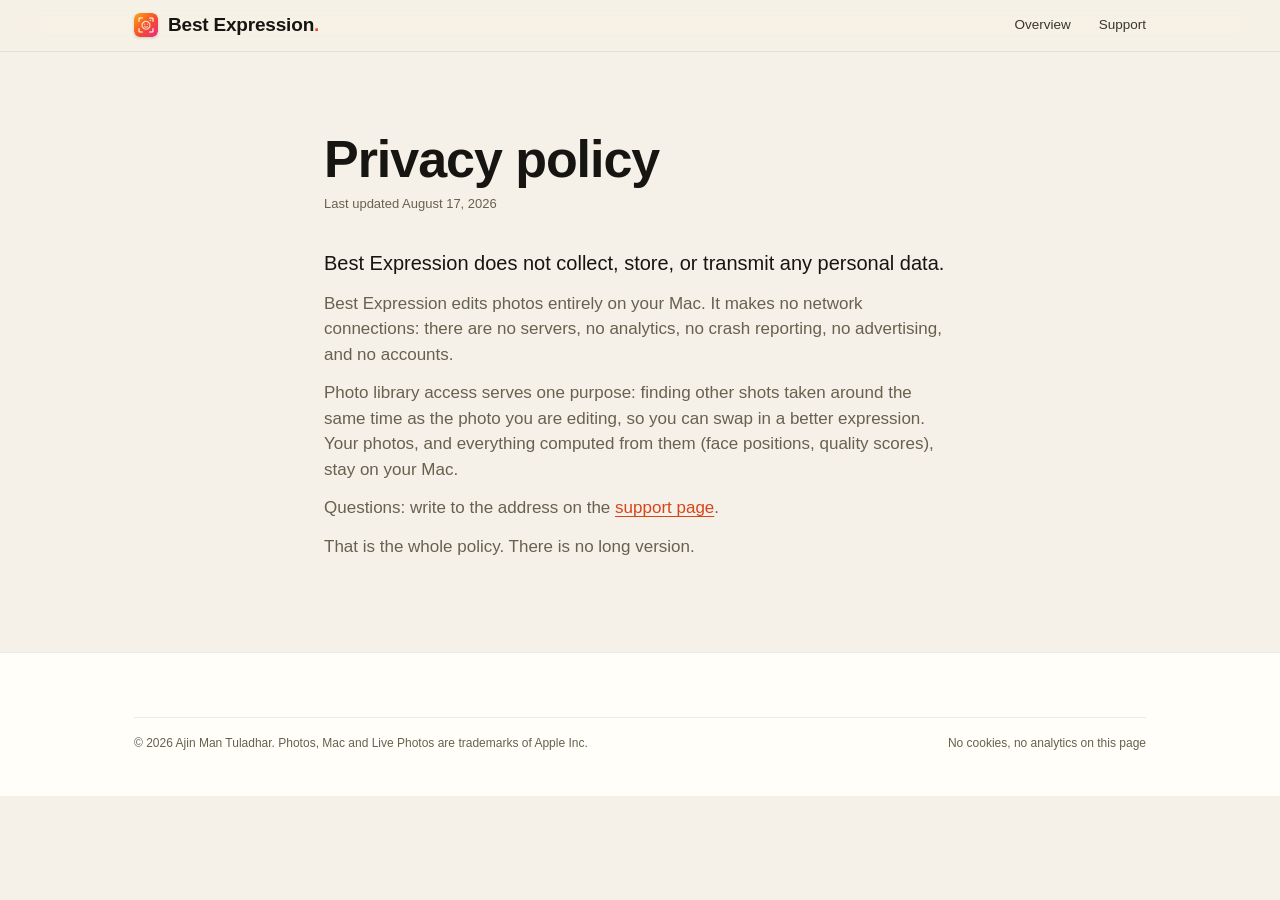
==== privacy.html @ c10ca590 "Sync site from macos-photos-best-expression@7eccfb0" ====
<!doctype html>
<html lang="en">
<head>
<meta charset="utf-8">
<meta name="viewport" content="width=device-width, initial-scale=1">
<title>Privacy policy · Best Expression</title>
<meta name="description" content="Best Expression does not collect, store, or transmit any personal data. The whole policy fits on a postcard.">
<meta name="theme-color" content="#f5f1e8">
<link rel="icon" type="image/png" sizes="32x32" href="assets/icon-32.png">
<link rel="icon" type="image/png" sizes="64x64" href="assets/icon-64.png">
<link rel="apple-touch-icon" href="assets/icon-180.png">
<link rel="preconnect" href="https://fonts.googleapis.com">
<link rel="preconnect" href="https://fonts.gstatic.com" crossorigin>
<link href="https://fonts.googleapis.com/css2?family=Instrument+Serif:ital@0;1&display=swap" rel="stylesheet">
<link rel="stylesheet" href="css/site.css">
</head>
<body>

<header class="masthead">
  <div class="wrap masthead-inner">
    <a class="wordmark" href="./"><img class="app-icon" src="assets/icon-64.png"
      alt="" width="27" height="27"><span>Best Expression<em>.</em></span></a>
    <nav class="nav" aria-label="Site">
      <a href="./">Overview</a>
      <a href="support.html">Support</a>
    </nav>
  </div>
</header>

<main class="wrap page">
  <h1>Privacy policy</h1>
  <p class="updated">Last updated August 17, 2026</p>

  <p class="lede">Best Expression does not collect, store, or transmit any
  personal data.</p>

  <p>Best Expression edits photos entirely on your Mac. It makes no network
  connections: there are no servers, no analytics, no crash reporting, no
  advertising, and no accounts.</p>

  <p>Photo library access serves one purpose: finding other shots taken around
  the same time as the photo you are editing, so you can swap in a better
  expression. Your photos, and everything computed from them (face positions,
  quality scores), stay on your Mac.</p>

  <p>Questions: write to the address on the <a href="support.html">support
  page</a>.</p>

  <p class="muted">That is the whole policy. There is no long version.</p>
</main>

<footer>
  <div class="wrap">
    <div class="colophon">
      <span>© 2026 Ajin Man Tuladhar. Photos, Mac and Live Photos are
      trademarks of Apple Inc.</span>
      <span>No cookies, no analytics on this page</span>
    </div>
  </div>
</footer>

</body>
</html>
---- css/site.css ----
/* Best Expression site
   macOS marketing grammar, our palette: warm paper, ink, and the app
   icon's amber -> vermillion -> magenta ramp as the product color.
   System fonts only; the page fetches nothing from anywhere. */

:root {
  --paper: #f5f1e8;
  --card: #fffef9;
  --band: #efe9dc;
  --ink: #171512;
  --muted: #67614f;
  /* accents from the app icon gradient: #FBA71C -> #F5502B -> #EE2D82.
     --red is the vermillion stop deepened for small text (AA on paper);
     --verm is the stop itself, for big strokes and display type. */
  --red: #d8451c;
  --verm: #f5502b;
  --amber: #fba71c;
  --magenta: #ee2d82;
  --grad: linear-gradient(135deg, var(--amber), var(--verm) 38%, var(--magenta));
  --grad-btn: linear-gradient(135deg, var(--verm), var(--magenta));
  --line: rgba(23, 21, 18, 0.14);
  --line-soft: rgba(23, 21, 18, 0.08);
  --shadow-card: 0 2px 6px rgba(23, 21, 18, 0.04), 0 14px 36px -18px rgba(23, 21, 18, 0.16);
  --sans: -apple-system, BlinkMacSystemFont, "SF Pro Display", "SF Pro Text",
    "Segoe UI", Roboto, "Helvetica Neue", Arial, sans-serif;
  --serif: "Instrument Serif", ui-serif, Georgia, "Times New Roman", serif;
  --radius: 18px;
  color-scheme: light;
}

* { margin: 0; padding: 0; box-sizing: border-box; }

html { scroll-behavior: smooth; }

html, body { overflow-x: clip; }

body {
  background: var(--paper);
  color: var(--ink);
  font-family: var(--sans);
  font-size: 17px;
  line-height: 1.5;
  -webkit-font-smoothing: antialiased;
  text-rendering: optimizeLegibility;
}

::selection { background: rgba(245, 80, 43, 0.24); }

img, svg { display: block; max-width: 100%; }

a { color: inherit; }

.wrap {
  max-width: 1100px;
  margin-inline: auto;
  padding-inline: clamp(20px, 4.5vw, 44px);
}

/* type utilities ------------------------------------------------ */

.mono {
  font-size: 13px;
  color: var(--muted);
  letter-spacing: 0;
}

.kicker {
  font-size: 15px;
  font-weight: 600;
  letter-spacing: 0.01em;
  color: var(--red);
}

/* gradient-clipped emphasis inside the problem statement */
.mark {
  background: var(--grad);
  -webkit-background-clip: text;
  background-clip: text;
  -webkit-text-fill-color: transparent;
}

/* text inside inline SVG inherits page CSS */
.svg-note {
  font-family: var(--sans);
  font-size: 11.5px;
  letter-spacing: 0.01em;
  fill: var(--muted);
  stroke: none;
}

.svg-note-red { fill: var(--red); }

/* gradient display word ----------------------------------------- */

.hero h1 em,
.closer h2 em,
.privacy h2 em {
  font-style: normal;
  color: var(--verm);
  background: var(--grad);
  -webkit-background-clip: text;
  background-clip: text;
  -webkit-text-fill-color: transparent;
}

.hero h1 em { font-style: italic; }

/* sticky product nav -------------------------------------------- */

.masthead {
  position: sticky;
  top: 0;
  z-index: 50;
  background: rgba(245, 241, 232, 0.72);
  -webkit-backdrop-filter: blur(18px) saturate(1.8);
  backdrop-filter: blur(18px) saturate(1.8);
  border-bottom: 1px solid var(--line-soft);
}

.masthead-inner {
  display: flex;
  align-items: center;
  justify-content: space-between;
  gap: 24px;
  padding-block: 11px;
}

.wordmark {
  font-size: 19px;
  font-weight: 600;
  letter-spacing: -0.01em;
  text-decoration: none;
  display: inline-flex;
  align-items: center;
  gap: 10px;
}

.wordmark em { color: var(--verm); font-style: normal; }

.wordmark .app-icon { width: 24px; height: 24px; }

.app-icon {
  display: inline-block;
  border-radius: 22.4%;
  box-shadow: 0 1px 3px rgba(23, 21, 18, 0.18);
}

.nav {
  display: flex;
  align-items: center;
  gap: clamp(14px, 2.4vw, 28px);
}

.nav a {
  font-size: 13.5px;
  text-decoration: none;
  color: var(--ink);
  opacity: 0.85;
  transition: opacity 0.15s ease;
}

.nav a:hover, .nav a:focus-visible { opacity: 1; }

.nav .btn {
  font-size: 13px;
  padding: 7px 15px;
  opacity: 1;
}

@media (max-width: 760px) {
  .nav a.hide-sm { display: none; }
}

@media (max-width: 600px) {
  .nav a:not(.btn) { display: none; }
  .masthead-inner { padding-block: 9px; }
}

/* buttons ------------------------------------------------------- */

.btn {
  display: inline-flex;
  align-items: center;
  gap: 8px;
  font-family: var(--sans);
  font-size: 15px;
  font-weight: 500;
  letter-spacing: 0;
  text-decoration: none;
  border: 0;
  border-radius: 980px;
  padding: 13px 26px;
  cursor: pointer;
  transition: filter 0.15s ease, transform 0.1s ease, background-color 0.15s ease;
}

.btn .arrow { transition: transform 0.16s ease; }

.btn:hover .arrow, .btn:focus-visible .arrow { transform: translateX(3px); }

.btn:active { transform: scale(0.985); }

.btn-primary {
  background: var(--grad-btn);
  color: #fff;
}

.btn-primary:hover, .btn-primary:focus-visible { filter: brightness(1.06); }

.btn-primary.is-waiting {
  background: var(--card);
  color: var(--red);
  box-shadow: inset 0 0 0 1.5px var(--verm);
}

.btn-ghost {
  background: var(--grad-btn);
  color: #fff;
}

.btn-ghost:hover, .btn-ghost:focus-visible { filter: brightness(1.06); }

.link-more {
  font-size: 17px;
  font-weight: 500;
  color: var(--red);
  text-decoration: none;
}

.link-more span { display: inline-block; margin-left: 3px; transition: transform 0.15s ease; }

.link-more:hover span, .link-more:focus-visible span { transform: translateX(3px); }

.link-more:hover { text-decoration: underline; text-underline-offset: 3px; }

:focus-visible {
  outline: 2px solid var(--red);
  outline-offset: 3px;
}

/* hero ---------------------------------------------------------- */

.hero {
  padding-block: clamp(30px, 4.2vw, 56px) 0;
  text-align: center;
}

.hero .kicker { display: block; margin-bottom: 14px; }

.hero h1 {
  font-family: var(--serif);
  font-weight: 400;
  font-size: clamp(48px, 8.6vw, 108px);
  line-height: 1;
  letter-spacing: -0.012em;
  max-width: 12em;
  margin-inline: auto;
}

.hero-lead { margin-top: clamp(20px, 3vw, 30px); }

.hero-dek {
  font-size: clamp(17px, 1.8vw, 21px);
  line-height: 1.5;
  color: var(--muted);
  max-width: 42em;
  margin-inline: auto;
}

.hero-dek strong { color: var(--ink); font-weight: 600; }

.hero-cta {
  margin-top: 30px;
  display: flex;
  flex-wrap: wrap;
  align-items: center;
  justify-content: center;
  gap: 12px 26px;
}

.cta-note {
  margin-top: 14px;
  color: var(--muted);
  font-size: 13px;
}

/* contact sheet */

.sheet {
  margin-top: clamp(38px, 5vw, 60px);
  margin-inline: calc(50% - 50vw);
  overflow-x: auto;
  overscroll-behavior-x: contain;
  padding: 8px 24px 34px;
  scrollbar-width: none;
}

.sheet::-webkit-scrollbar { display: none; }

.sheet-track {
  display: flex;
  gap: 20px;
  align-items: flex-start;
  width: max-content;
  margin-inline: auto;
}

.shot {
  flex: 0 0 auto;
  width: clamp(168px, 14.5vw, 210px);
  background: var(--card);
  border-radius: 14px;
  padding: 9px 9px 7px;
  box-shadow: var(--shadow-card);
  text-align: left;
}

.shot svg {
  width: 100%;
  height: auto;
  background: #fbf9f2;
  border-radius: 8px;
}

.shot figcaption {
  display: flex;
  justify-content: space-between;
  gap: 8px;
  padding: 8px 3px 3px;
  font-size: 11px;
  letter-spacing: 0.01em;
  color: var(--muted);
}

.shot figcaption .flag { color: var(--red); font-weight: 600; }

.shot.is-pick { box-shadow: 0 0 0 2px rgba(245, 80, 43, 0.65), var(--shadow-card); }

/* grease pencil strokes */

.pencil {
  fill: none;
  stroke: var(--verm);
  stroke-width: 3.4;
  stroke-linecap: round;
}

.js .pencil[pathLength] {
  stroke-dasharray: 100;
  stroke-dashoffset: 100;
}

.js .inview .pencil[pathLength] {
  stroke-dashoffset: 0;
  transition: stroke-dashoffset 0.9s cubic-bezier(0.55, 0, 0.2, 1) 0.35s;
}

@media (prefers-reduced-motion: reduce) {
  html { scroll-behavior: auto; }
  .js .pencil[pathLength] { stroke-dashoffset: 0; transition: none; }
  .btn .arrow, .link-more span { transition: none; }
}

/* spec strip ---------------------------------------------------- */

.specs {
  border-block: 1px solid var(--line-soft);
  margin-top: clamp(26px, 4vw, 44px);
  background: var(--card);
}

.specs-inner {
  display: flex;
  flex-wrap: wrap;
  justify-content: center;
  gap: 18px clamp(28px, 4.5vw, 72px);
  padding-block: 26px;
}

.spec {
  display: flex;
  flex-direction: column-reverse;
  gap: 3px;
  text-align: center;
}

.spec dt {
  font-size: 12.5px;
  color: var(--muted);
}

.spec dd {
  font-size: 16px;
  font-weight: 600;
  letter-spacing: -0.01em;
}

@media (max-width: 720px) {
  .spec { flex: 1 1 38%; }
}

/* sections ------------------------------------------------------ */

.section { padding-block: clamp(40px, 5.5vw, 68px) clamp(52px, 7.5vw, 96px); }

.section > .wrap { position: relative; z-index: 1; }

#how { background: var(--band); }

#blend {
  position: relative;
  overflow: hidden;
  background: linear-gradient(120deg, #f5ead2, var(--band) 46%, #f4e3e2);
}

.closer { background: var(--band); }

/* decorative backdrops ------------------------------------------ */

.deco {
  position: absolute;
  pointer-events: none;
  z-index: 0;
}

.deco-blend-left {
  left: clamp(-70px, -2vw, -30px);
  top: 50%;
  width: clamp(200px, 19vw, 300px);
  transform: translateY(-60%) rotate(-5deg);
}

.deco-blend-right {
  right: clamp(-70px, -2vw, -30px);
  top: 50%;
  width: clamp(200px, 19vw, 300px);
  transform: translateY(-44%) rotate(4deg);
}

.deco-pv-a {
  top: 30px;
  right: 3.5vw;
  width: clamp(150px, 14vw, 220px);
  transform: rotate(6deg);
}

.deco-pv-b {
  bottom: -34px;
  left: 3vw;
  width: clamp(130px, 12vw, 190px);
  transform: rotate(-7deg);
}

@media (max-width: 1250px) {
  .deco-blend-left, .deco-blend-right { display: none; }
}

@media (max-width: 900px) {
  .deco-pv-a, .deco-pv-b { display: none; }
}

.section-head {
  text-align: center;
  margin-bottom: clamp(30px, 5vw, 52px);
}

.section-head .kicker,
.section-head h2.kicker {
  font-size: clamp(30px, 4.2vw, 46px);
  font-weight: 700;
  letter-spacing: -0.018em;
  color: var(--ink);
}

/* how it works -------------------------------------------------- */

.steps {
  display: grid;
  grid-template-columns: repeat(3, 1fr);
  gap: clamp(16px, 2vw, 24px);
}

.step {
  background: var(--card);
  border-radius: var(--radius);
  padding: clamp(22px, 2.6vw, 32px);
  box-shadow: var(--shadow-card);
}

.step .num {
  font-size: 13px;
  font-weight: 600;
  color: var(--red);
}

.step h3 {
  font-size: clamp(20px, 2vw, 24px);
  font-weight: 700;
  letter-spacing: -0.015em;
  margin: 8px 0 8px;
}

.step p { color: var(--muted); font-size: 15.5px; }

.step p b { color: var(--ink); font-weight: 600; }

.step-art { margin-top: 22px; }

.step-art svg { width: 100%; max-width: 240px; height: auto; }

@media (max-width: 880px) {
  .steps { grid-template-columns: 1fr; }
}

/* compare slider ------------------------------------------------ */

.window {
  background: var(--card);
  border: 1px solid var(--line-soft);
  border-radius: 16px;
  overflow: hidden;
  box-shadow: 0 4px 10px rgba(23, 21, 18, 0.05), 0 32px 64px -36px rgba(23, 21, 18, 0.35);
  max-width: 940px;
  margin-inline: auto;
}

.window-bar {
  display: grid;
  grid-template-columns: 1fr auto 1fr;
  align-items: center;
  padding: 11px 16px;
  border-bottom: 1px solid var(--line-soft);
  background: #f7f3ea;
}

.traffic { display: flex; gap: 8px; }

.traffic i { width: 12px; height: 12px; border-radius: 50%; }

.traffic i:nth-child(1) { background: #ff5f57; }
.traffic i:nth-child(2) { background: #febc2e; }
.traffic i:nth-child(3) { background: #28c840; }

.window-bar .title {
  font-size: 12.5px;
  color: var(--muted);
  white-space: nowrap;
}

.compare {
  position: relative;
  --pos: 66;
  user-select: none;
  -webkit-user-select: none;
  touch-action: pan-y;
}

.compare .layer { display: block; }

.compare .layer svg { width: 100%; height: auto; }

.compare .after {
  position: absolute;
  inset: 0;
  clip-path: inset(0 0 0 calc(var(--pos) * 1%));
}

.compare .tag {
  position: absolute;
  top: 14px;
  font-size: 12px;
  font-weight: 600;
  padding: 5px 11px;
  border-radius: 980px;
  background: rgba(245, 241, 232, 0.92);
  color: var(--muted);
  box-shadow: 0 1px 4px rgba(23, 21, 18, 0.12);
}

.compare .tag-before { left: 14px; }
.compare .tag-after { right: 14px; color: var(--red); }

.compare .divider {
  position: absolute;
  top: 0;
  bottom: 0;
  left: calc(var(--pos) * 1%);
  width: 0;
  border-left: 2px solid var(--ink);
  pointer-events: none;
}

.compare .divider::after {
  content: "◂ ▸";
  position: absolute;
  top: 50%;
  left: 0;
  transform: translate(-50%, -50%);
  background: var(--ink);
  color: var(--paper);
  font-size: 11px;
  letter-spacing: 2px;
  text-indent: 2px;
  line-height: 34px;
  width: 52px;
  text-align: center;
  border-radius: 17px;
  box-shadow: 0 0 0 3px var(--card);
}

.compare input[type="range"] {
  position: absolute;
  inset: 0;
  width: 100%;
  height: 100%;
  opacity: 0;
  cursor: ew-resize;
  margin: 0;
}

.compare:has(input:focus-visible) .divider::after {
  outline: 2px solid var(--verm);
  outline-offset: 2px;
}

.compare-caption {
  margin-top: 16px;
  display: flex;
  justify-content: space-between;
  gap: 6px 16px;
  flex-wrap: wrap;
  color: var(--muted);
  font-size: 13px;
  max-width: 940px;
  margin-inline: auto;
}

/* blend --------------------------------------------------------- */

.craft-intro {
  font-size: clamp(22px, 2.6vw, 30px);
  font-weight: 600;
  line-height: 1.3;
  letter-spacing: -0.015em;
  max-width: 30em;
  margin-inline: auto;
  text-align: center;
  margin-bottom: clamp(30px, 5vw, 48px);
}

.blend-list {
  list-style: none;
  background: var(--card);
  border-radius: var(--radius);
  box-shadow: var(--shadow-card);
  padding: 6px clamp(20px, 3vw, 34px);
  max-width: 960px;
  margin-inline: auto;
}

.blend-list li {
  display: grid;
  grid-template-columns: 110px 1fr;
  gap: 8px 26px;
  padding: 19px 0;
  align-items: baseline;
}

.blend-list li + li { border-top: 1px solid var(--line-soft); }

.blend-list .k {
  font-size: 14px;
  font-weight: 700;
  letter-spacing: 0.02em;
  text-transform: uppercase;
  color: var(--red);
}

.blend-list .v { max-width: 46em; color: var(--ink); font-size: 16px; }

@media (max-width: 700px) {
  .blend-list li { grid-template-columns: 1fr; gap: 4px; }
}

/* details index ------------------------------------------------- */

.index-grid {
  display: grid;
  grid-template-columns: repeat(12, 1fr);
  gap: 0 40px;
  margin-top: clamp(26px, 4vw, 40px);
  max-width: 960px;
  margin-inline: auto;
}

.index-col { grid-column: span 6; }

.index-list { list-style: none; }

.index-list li {
  padding: 13px 0;
  border-bottom: 1px solid var(--line-soft);
  display: flex;
  gap: 12px;
  align-items: baseline;
}

.index-col:last-child .index-list li:last-child,
.index-col:first-child .index-list li:last-child { border-bottom: 0; }

.index-list .tick {
  font-size: 13px;
  color: var(--verm);
  flex: 0 0 auto;
}

.index-list p { font-size: 15.5px; color: var(--muted); }

.index-list b { color: var(--ink); font-weight: 600; }

.index-list .spec-frag { font-size: 15.5px; }

@media (max-width: 820px) {
  .index-col { grid-column: 1 / -1; }
}

/* privacy ------------------------------------------------------- */

.privacy {
  position: relative;
  overflow: hidden;
  background:
    radial-gradient(58% 46% at 50% 0%, rgba(245, 80, 43, 0.13), transparent 72%),
    radial-gradient(36% 40% at 88% 96%, rgba(238, 45, 130, 0.1), transparent 70%),
    var(--ink);
  color: var(--paper);
  text-align: center;
}

.privacy .kicker { color: #ff7d52; display: block; margin-bottom: 14px; }

.privacy h2 {
  font-weight: 700;
  font-size: clamp(36px, 5.4vw, 64px);
  line-height: 1.05;
  letter-spacing: -0.02em;
  max-width: 14em;
  margin-inline: auto;
  margin-bottom: clamp(30px, 4.5vw, 48px);
}

.privacy-cols {
  display: grid;
  grid-template-columns: repeat(3, 1fr);
  gap: 32px clamp(24px, 3.5vw, 48px);
  max-width: 1020px;
  margin-inline: auto;
}

.privacy-cols h3 {
  font-size: 15px;
  font-weight: 600;
  margin-bottom: 8px;
  color: #ff7d52;
}

.privacy-cols p {
  color: rgba(245, 241, 232, 0.75);
  font-size: 15px;
  max-width: 30em;
  margin-inline: auto;
}

.privacy-foot {
  margin-top: 40px;
  font-size: 14px;
  color: rgba(245, 241, 232, 0.65);
}

.privacy-foot a { color: var(--paper); text-underline-offset: 3px; }

.privacy-foot a:hover { color: #ff7d52; }

@media (max-width: 820px) {
  .privacy-cols { grid-template-columns: 1fr; }
}

/* faq ----------------------------------------------------------- */

.faq {
  max-width: 780px;
  margin-inline: auto;
  background: var(--card);
  border-radius: var(--radius);
  box-shadow: var(--shadow-card);
  padding: 6px clamp(20px, 3vw, 32px);
}

.faq details + details { border-top: 1px solid var(--line-soft); }

.faq summary {
  list-style: none;
  cursor: pointer;
  padding: 19px 40px 19px 0;
  font-size: clamp(17px, 1.9vw, 20px);
  font-weight: 600;
  letter-spacing: -0.01em;
  position: relative;
}

.faq summary::-webkit-details-marker { display: none; }

.faq summary::after {
  content: "+";
  position: absolute;
  right: 4px;
  top: 50%;
  transform: translateY(-50%);
  font-size: 21px;
  font-weight: 400;
  color: var(--red);
  transition: transform 0.2s ease;
}

.faq details[open] summary::after { transform: translateY(-50%) rotate(45deg); }

.faq summary:hover { color: var(--red); }

.faq .answer {
  padding: 0 0 22px;
  max-width: 44em;
  color: var(--muted);
  font-size: 15.5px;
}

.faq .answer b { color: var(--ink); font-weight: 600; }

.faq .answer p + p { margin-top: 10px; }

/* closer + footer ----------------------------------------------- */

.closer { text-align: center; }

.closer .app-icon {
  width: 88px;
  height: 88px;
  margin-inline: auto;
  margin-bottom: 28px;
  box-shadow: 0 12px 28px -10px rgba(238, 45, 130, 0.35),
    0 2px 6px rgba(23, 21, 18, 0.2);
}

.closer h2 {
  font-weight: 700;
  font-size: clamp(38px, 6vw, 76px);
  line-height: 1.03;
  letter-spacing: -0.022em;
  max-width: 13em;
  margin-inline: auto;
}

.closer .hero-cta { margin-top: 34px; }

footer {
  border-top: 1px solid var(--line-soft);
  padding-block: 34px 44px;
  background: var(--card);
}

.foot-grid {
  display: flex;
  flex-wrap: wrap;
  justify-content: space-between;
  gap: 24px 40px;
}

.foot-col .mono {
  display: block;
  margin-bottom: 8px;
  font-size: 12.5px;
  font-weight: 600;
  color: var(--ink);
}

.foot-col a {
  display: block;
  text-decoration: none;
  font-size: 13.5px;
  color: var(--muted);
  padding-block: 3px;
}

.foot-col a:hover { color: var(--red); }

.colophon {
  margin-top: 30px;
  padding-top: 16px;
  border-top: 1px solid var(--line-soft);
  display: flex;
  flex-wrap: wrap;
  justify-content: space-between;
  gap: 8px 32px;
  color: var(--muted);
  font-size: 12px;
}

/* sub pages (privacy.html, support.html) ------------------------ */

.page { max-width: 720px; padding-block: clamp(44px, 7vw, 80px); }

.page h1 {
  font-weight: 700;
  font-size: clamp(34px, 5vw, 52px);
  letter-spacing: -0.02em;
  line-height: 1.05;
  margin-bottom: 8px;
}

.page .updated {
  font-size: 13px;
  color: var(--muted);
  margin-bottom: 34px;
}

.page h2 {
  font-weight: 700;
  font-size: 22px;
  letter-spacing: -0.015em;
  margin: 38px 0 10px;
}

.page p { max-width: 42em; margin-bottom: 13px; color: var(--muted); }

.page p.lede { font-size: 20px; color: var(--ink); font-weight: 500; }

.page p b, .page li b { color: var(--ink); font-weight: 600; }

.page ol, .page ul { margin: 0 0 16px 1.2em; max-width: 40em; color: var(--muted); }

.page li { margin-bottom: 8px; }

.page li::marker { color: var(--red); font-weight: 600; }

.page code {
  font-family: ui-monospace, "SF Mono", Menlo, monospace;
  font-size: 0.85em;
  background: var(--card);
  border: 1px solid var(--line-soft);
  padding: 1px 5px;
  border-radius: 5px;
}

.page .muted { color: var(--muted); }

.page a { color: var(--red); text-underline-offset: 3px; }

.contact-card {
  background: var(--card);
  border-radius: var(--radius);
  box-shadow: var(--shadow-card);
  padding: 22px 24px;
  margin-top: 28px;
  max-width: 30em;
}

.contact-card .mono {
  display: block;
  margin-bottom: 4px;
  font-size: 12.5px;
  font-weight: 600;
  color: var(--ink);
}

.contact-card .addr { font-size: 15px; }

.placeholder { color: var(--red); }
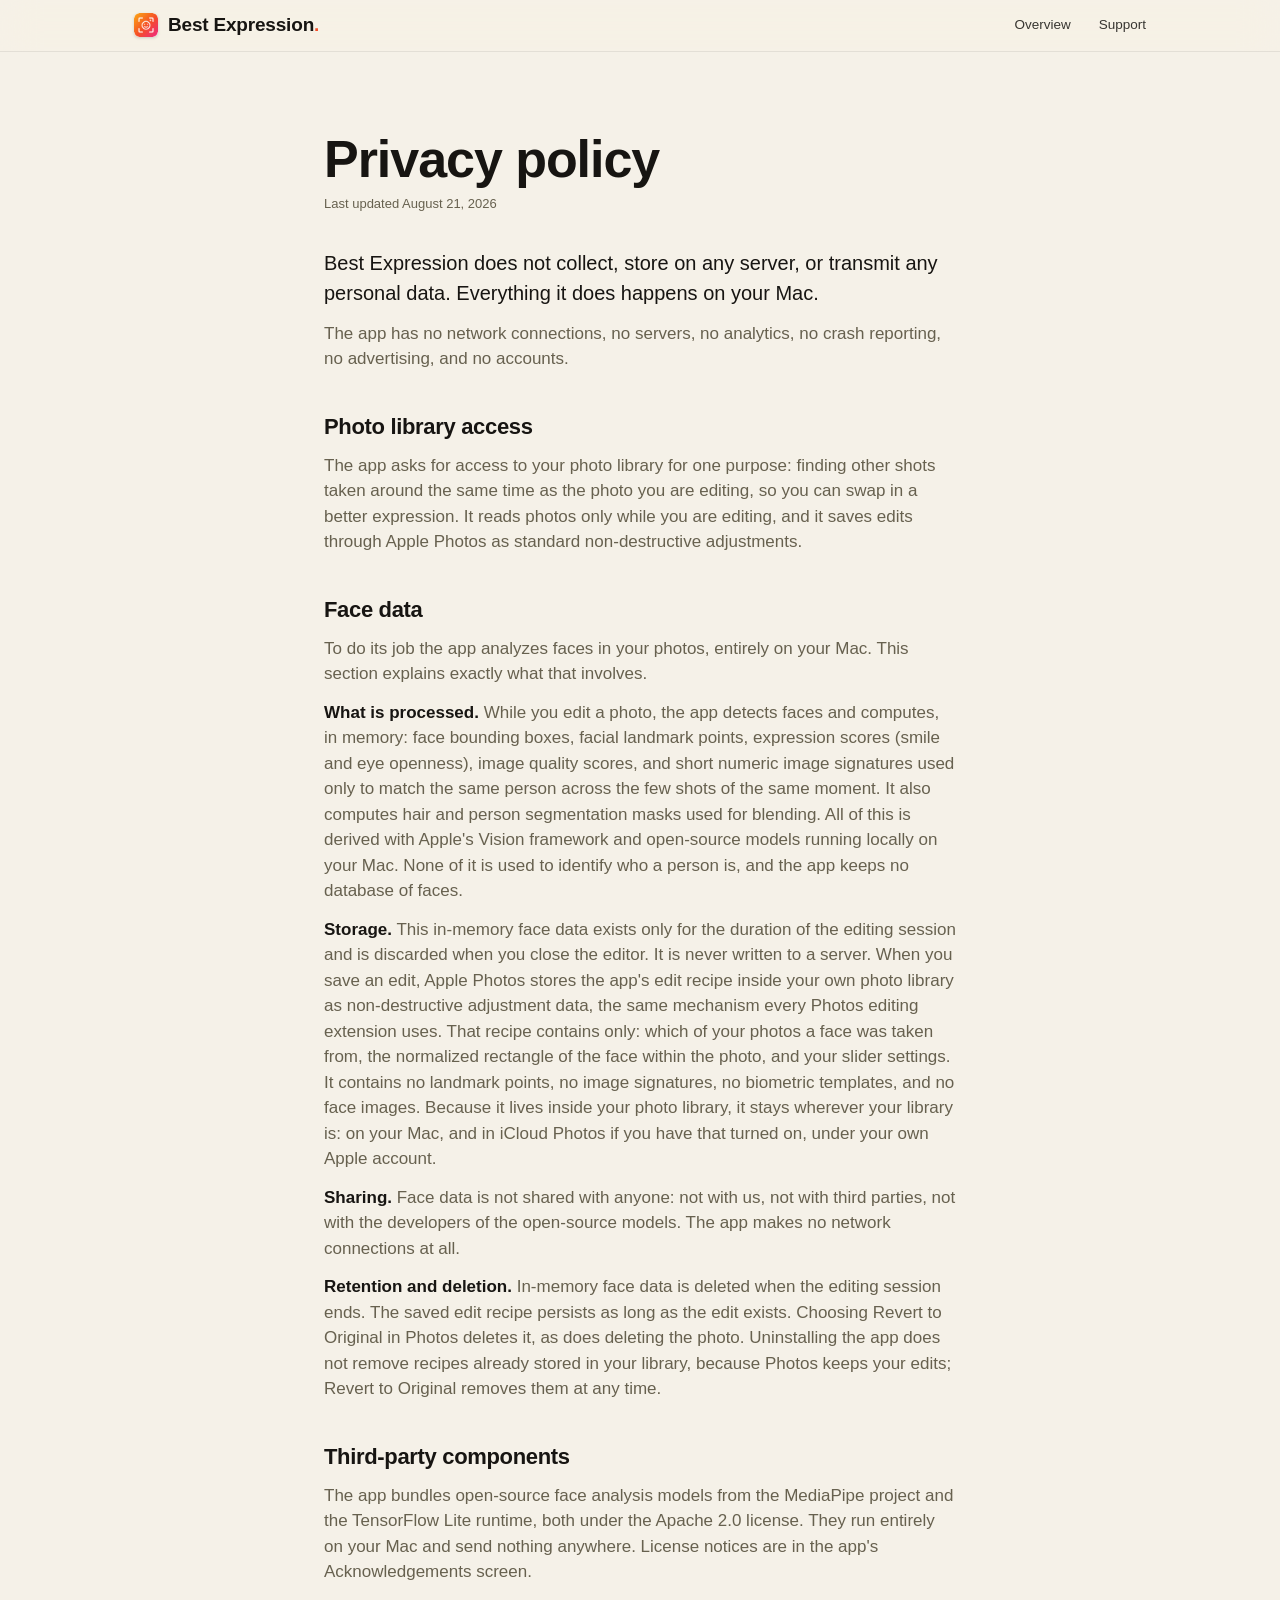
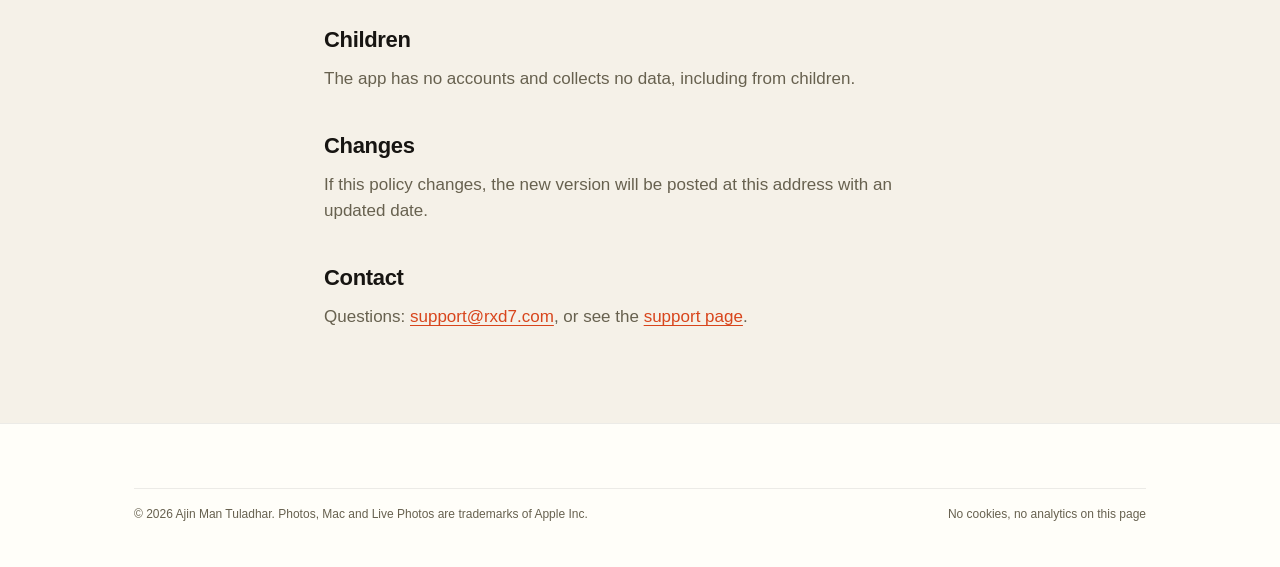
==== commit 6c01b0d8: "Sync site from macos-photos-best-expression@db48914" ====
--- a/privacy.html
+++ b/privacy.html
@@ -4,7 +4,7 @@
 <meta charset="utf-8">
 <meta name="viewport" content="width=device-width, initial-scale=1">
 <title>Privacy policy · Best Expression</title>
-<meta name="description" content="Best Expression does not collect, store, or transmit any personal data. The whole policy fits on a postcard.">
+<meta name="description" content="Best Expression does not collect, store on any server, or transmit any personal data. Faces are analyzed on your Mac only, and nothing derived from them leaves it.">
 <meta name="theme-color" content="#f5f1e8">
 <link rel="icon" type="image/png" sizes="32x32" href="assets/icon-32.png">
 <link rel="icon" type="image/png" sizes="64x64" href="assets/icon-64.png">
@@ -29,24 +29,81 @@
 
 <main class="wrap page">
   <h1>Privacy policy</h1>
-  <p class="updated">Last updated August 17, 2026</p>
+  <p class="updated">Last updated August 21, 2026</p>
 
-  <p class="lede">Best Expression does not collect, store, or transmit any
-  personal data.</p>
+  <p class="lede">Best Expression does not collect, store on any server, or
+  transmit any personal data. Everything it does happens on your Mac.</p>
 
-  <p>Best Expression edits photos entirely on your Mac. It makes no network
-  connections: there are no servers, no analytics, no crash reporting, no
-  advertising, and no accounts.</p>
+  <p>The app has no network connections, no servers, no analytics, no crash
+  reporting, no advertising, and no accounts.</p>
 
-  <p>Photo library access serves one purpose: finding other shots taken around
-  the same time as the photo you are editing, so you can swap in a better
-  expression. Your photos, and everything computed from them (face positions,
-  quality scores), stay on your Mac.</p>
+  <h2 id="photo-library">Photo library access</h2>
 
-  <p>Questions: write to the address on the <a href="support.html">support
-  page</a>.</p>
+  <p>The app asks for access to your photo library for one purpose: finding
+  other shots taken around the same time as the photo you are editing, so you
+  can swap in a better expression. It reads photos only while you are editing,
+  and it saves edits through Apple Photos as standard non-destructive
+  adjustments.</p>
 
-  <p class="muted">That is the whole policy. There is no long version.</p>
+  <h2 id="face-data">Face data</h2>
+
+  <p>To do its job the app analyzes faces in your photos, entirely on your
+  Mac. This section explains exactly what that involves.</p>
+
+  <p><b>What is processed.</b> While you edit a photo, the app detects faces
+  and computes, in memory: face bounding boxes, facial landmark points,
+  expression scores (smile and eye openness), image quality scores, and short
+  numeric image signatures used only to match the same person across the few
+  shots of the same moment. It also computes hair and person segmentation
+  masks used for blending. All of this is derived with Apple's Vision
+  framework and open-source models running locally on your Mac. None of it is
+  used to identify who a person is, and the app keeps no database of
+  faces.</p>
+
+  <p><b>Storage.</b> This in-memory face data exists only for the duration of
+  the editing session and is discarded when you close the editor. It is never
+  written to a server. When you save an edit, Apple Photos stores the app's
+  edit recipe inside your own photo library as non-destructive adjustment
+  data, the same mechanism every Photos editing extension uses. That recipe
+  contains only: which of your photos a face was taken from, the normalized
+  rectangle of the face within the photo, and your slider settings. It
+  contains no landmark points, no image signatures, no biometric templates,
+  and no face images. Because it lives inside your photo library, it stays
+  wherever your library is: on your Mac, and in iCloud Photos if you have that
+  turned on, under your own Apple account.</p>
+
+  <p><b>Sharing.</b> Face data is not shared with anyone: not with us, not
+  with third parties, not with the developers of the open-source models. The
+  app makes no network connections at all.</p>
+
+  <p><b>Retention and deletion.</b> In-memory face data is deleted when the
+  editing session ends. The saved edit recipe persists as long as the edit
+  exists. Choosing Revert to Original in Photos deletes it, as does deleting
+  the photo. Uninstalling the app does not remove recipes already stored in
+  your library, because Photos keeps your edits; Revert to Original removes
+  them at any time.</p>
+
+  <h2 id="third-party">Third-party components</h2>
+
+  <p>The app bundles open-source face analysis models from the MediaPipe
+  project and the TensorFlow Lite runtime, both under the Apache 2.0 license.
+  They run entirely on your Mac and send nothing anywhere. License notices are
+  in the app's Acknowledgements screen.</p>
+
+  <h2 id="children">Children</h2>
+
+  <p>The app has no accounts and collects no data, including from
+  children.</p>
+
+  <h2 id="changes">Changes</h2>
+
+  <p>If this policy changes, the new version will be posted at this address
+  with an updated date.</p>
+
+  <h2 id="contact">Contact</h2>
+
+  <p>Questions: <a href="mailto:support@rxd7.com">support@rxd7.com</a>, or see
+  the <a href="support.html">support page</a>.</p>
 </main>
 
 <footer>
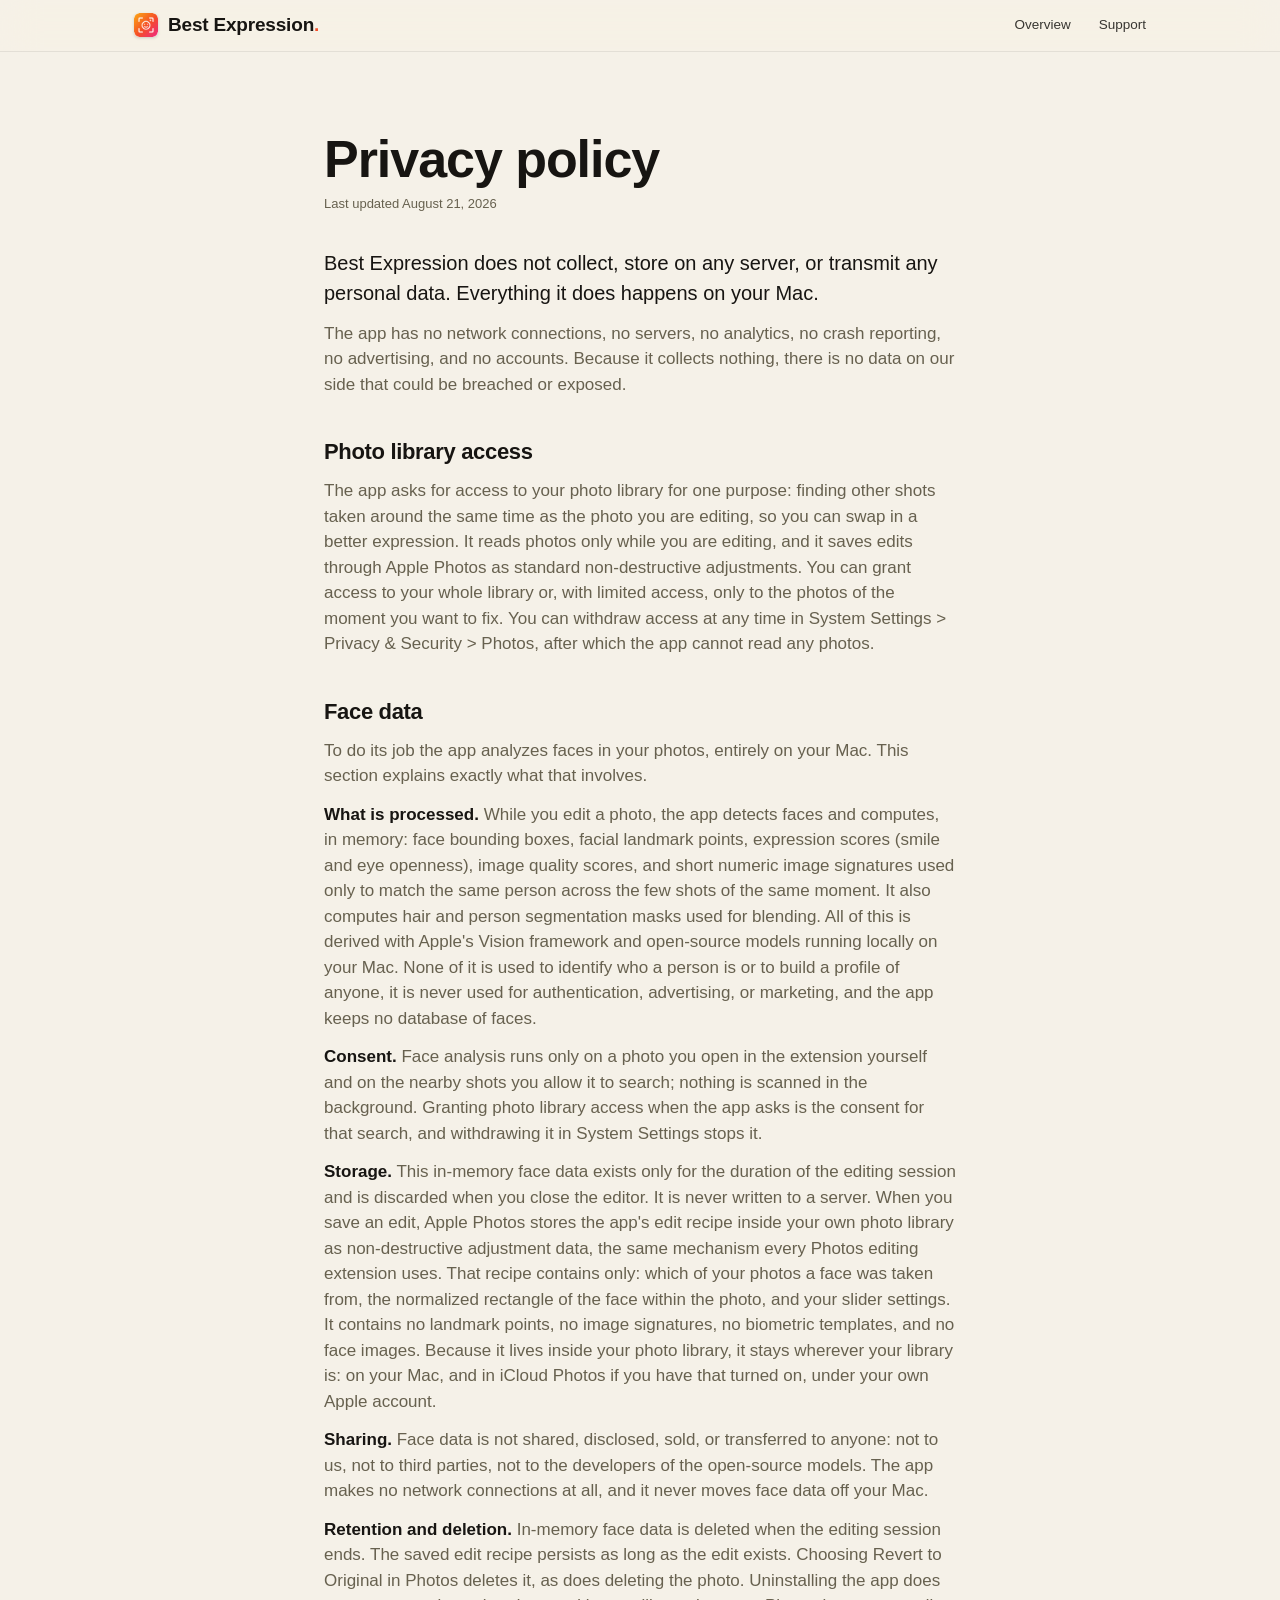
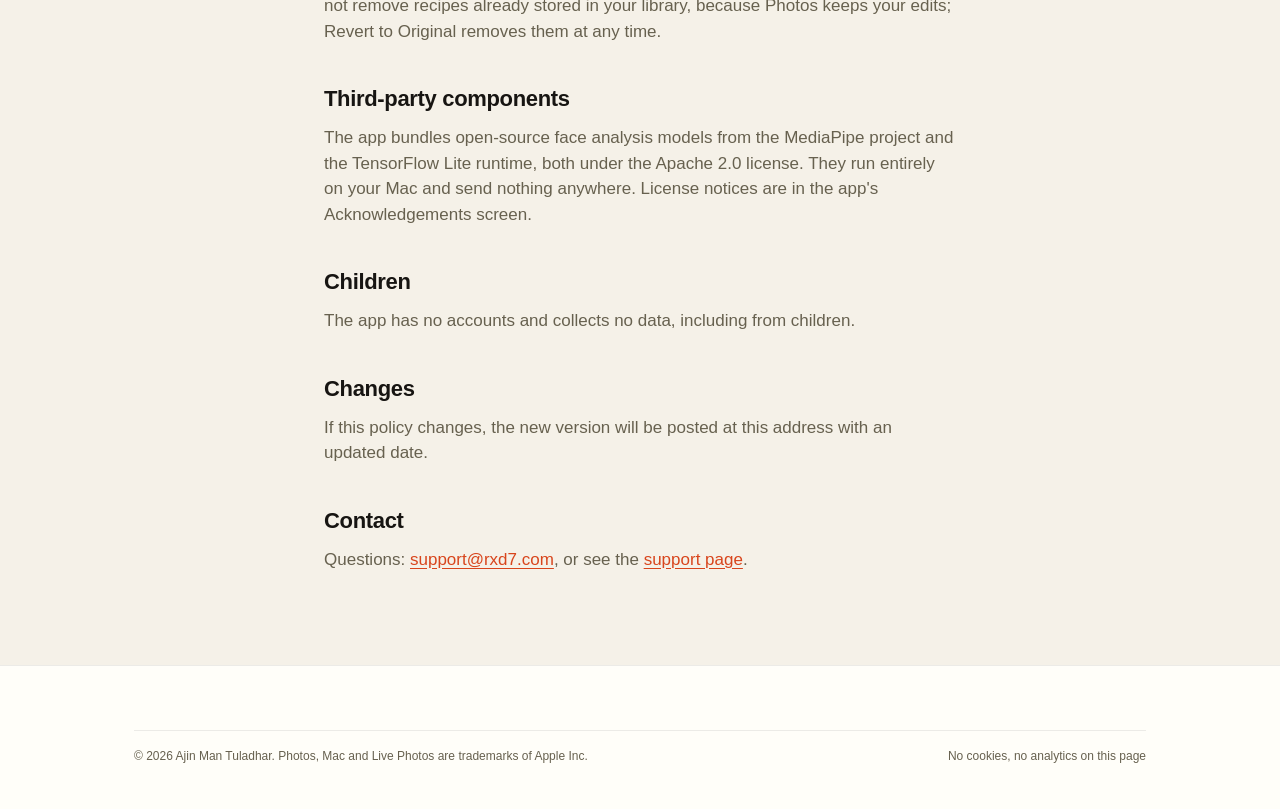
==== commit be65b74d: "Sync site from macos-photos-best-expression@f4b9839" ====
--- a/privacy.html
+++ b/privacy.html
@@ -35,7 +35,8 @@
   transmit any personal data. Everything it does happens on your Mac.</p>
 
   <p>The app has no network connections, no servers, no analytics, no crash
-  reporting, no advertising, and no accounts.</p>
+  reporting, no advertising, and no accounts. Because it collects nothing,
+  there is no data on our side that could be breached or exposed.</p>
 
   <h2 id="photo-library">Photo library access</h2>
 
@@ -43,7 +44,10 @@
   other shots taken around the same time as the photo you are editing, so you
   can swap in a better expression. It reads photos only while you are editing,
   and it saves edits through Apple Photos as standard non-destructive
-  adjustments.</p>
+  adjustments. You can grant access to your whole library or, with limited
+  access, only to the photos of the moment you want to fix. You can withdraw
+  access at any time in System Settings > Privacy & Security > Photos, after
+  which the app cannot read any photos.</p>
 
   <h2 id="face-data">Face data</h2>
 
@@ -57,8 +61,15 @@
   shots of the same moment. It also computes hair and person segmentation
   masks used for blending. All of this is derived with Apple's Vision
   framework and open-source models running locally on your Mac. None of it is
-  used to identify who a person is, and the app keeps no database of
-  faces.</p>
+  used to identify who a person is or to build a profile of anyone, it is
+  never used for authentication, advertising, or marketing, and the app keeps
+  no database of faces.</p>
+
+  <p><b>Consent.</b> Face analysis runs only on a photo you open in the
+  extension yourself and on the nearby shots you allow it to search; nothing
+  is scanned in the background. Granting photo library access when the app
+  asks is the consent for that search, and withdrawing it in System Settings
+  stops it.</p>
 
   <p><b>Storage.</b> This in-memory face data exists only for the duration of
   the editing session and is discarded when you close the editor. It is never
@@ -72,9 +83,10 @@
   wherever your library is: on your Mac, and in iCloud Photos if you have that
   turned on, under your own Apple account.</p>
 
-  <p><b>Sharing.</b> Face data is not shared with anyone: not with us, not
-  with third parties, not with the developers of the open-source models. The
-  app makes no network connections at all.</p>
+  <p><b>Sharing.</b> Face data is not shared, disclosed, sold, or transferred
+  to anyone: not to us, not to third parties, not to the developers of the
+  open-source models. The app makes no network connections at all, and it
+  never moves face data off your Mac.</p>
 
   <p><b>Retention and deletion.</b> In-memory face data is deleted when the
   editing session ends. The saved edit recipe persists as long as the edit
